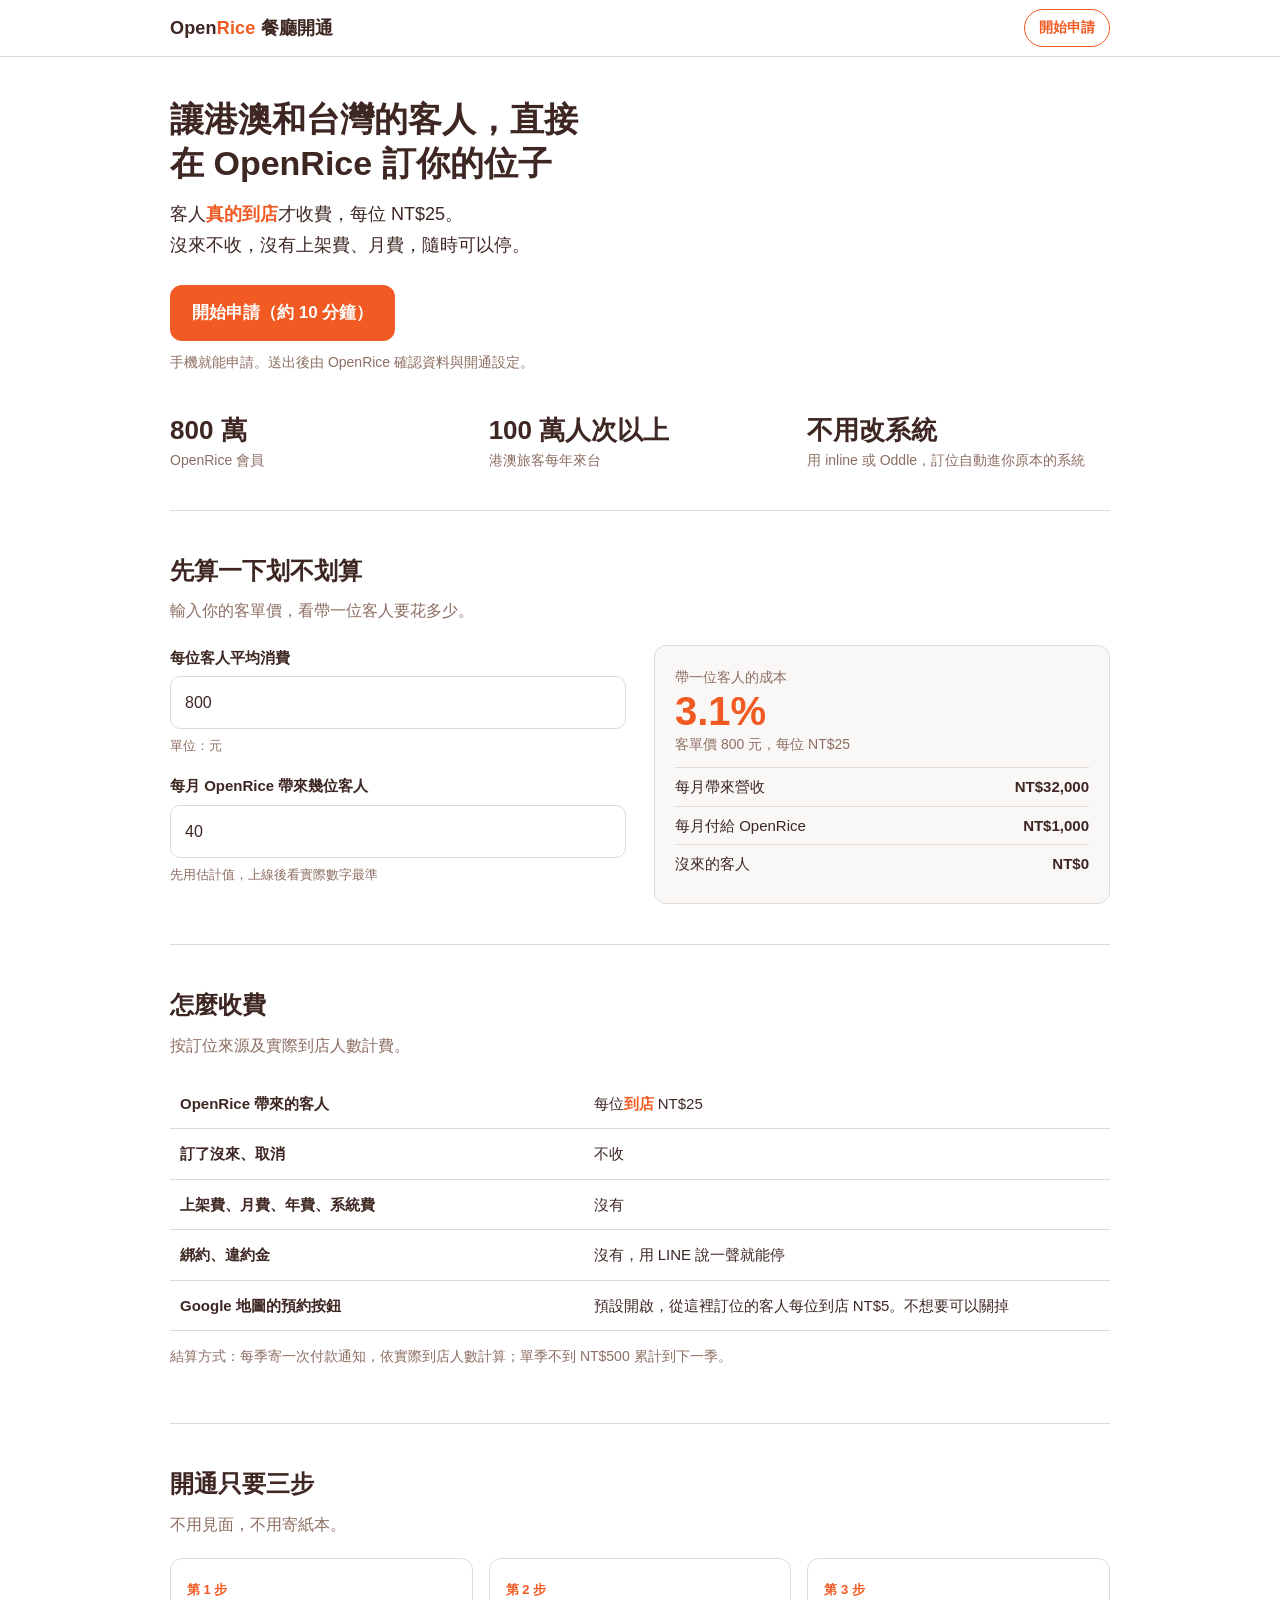
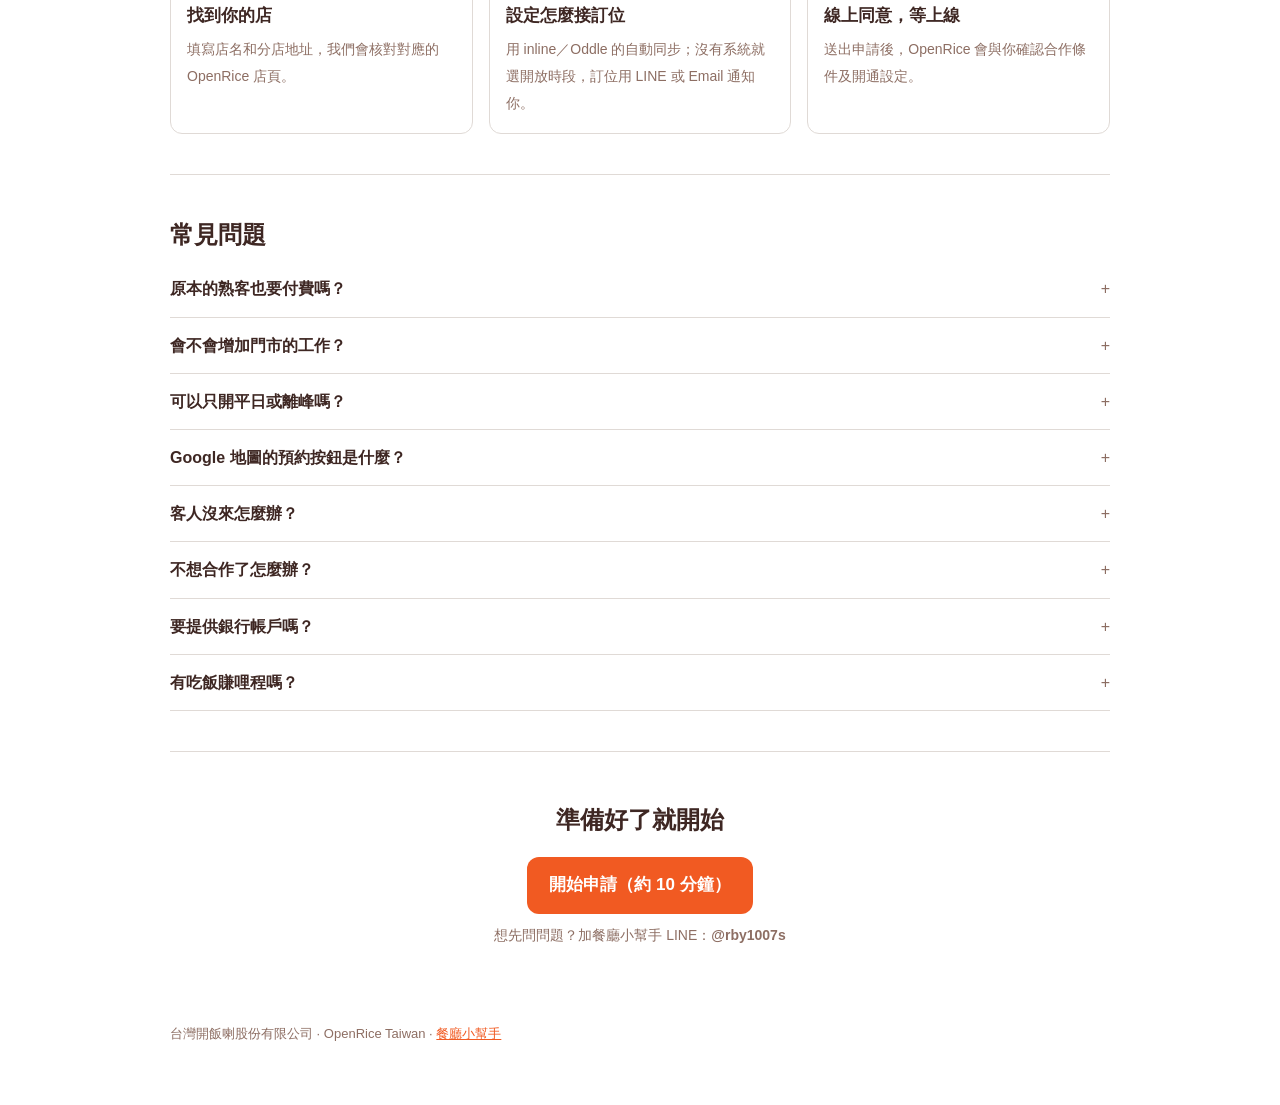
==== apply.html @ 83cadee1 "Publish six-step merchant intake form" ====
<!doctype html>
<html lang="zh-Hant">
<head>
<meta charset="utf-8">
<meta name="viewport" content="width=device-width, initial-scale=1, viewport-fit=cover">
<title>OpenRice 餐廳開通</title>
<meta name="description" content="讓港澳與台灣客人在 OpenRice 直接訂你的位子。客人到店才收費，沒有上架費、月費，隨時可以停。">
<style>
/* 版面：單欄、手機優先。說明頁讓老闆 1 分鐘看懂，申請頁一頁一件事。 */
:root{
  --bg:#FFFFFF; --soft:#FAF8F6; --fg:#3E2723; --muted:#8D6E63; --line:#E0DAD6;
  --accent:#F15A22; --accent-dark:#C9461A; --ok:#2E7D32; --warn:#B4541A;
  --font:'PingFang TC','Heiti TC','Microsoft JhengHei','Noto Sans TC',sans-serif;
  --r:12px;
}
*{box-sizing:border-box}
html,body{margin:0}
body{background:var(--bg);color:var(--fg);font-family:var(--font);font-size:16px;line-height:1.7;-webkit-font-smoothing:antialiased}
a{color:var(--accent)}
button,input,select{font:inherit;color:inherit}
button{cursor:pointer}
:focus-visible{outline:2px solid var(--accent);outline-offset:2px}
.wrap{max-width:980px;margin:0 auto;padding-left:max(20px, env(safe-area-inset-left, 0px));padding-right:max(20px, env(safe-area-inset-right, 0px))}
.narrow{max-width:560px}
.num{font-variant-numeric:tabular-nums}

/* 頂部 */
.top{border-bottom:1px solid var(--line);background:var(--bg);position:sticky;top:0;z-index:5}
.top .wrap{display:flex;align-items:center;justify-content:space-between;height:56px}
.brand{font-weight:700;font-size:18px;letter-spacing:.01em;text-decoration:none;color:var(--fg)}
.brand span{color:var(--accent)}
.top-cta{font-size:14px;font-weight:700;color:var(--accent);background:none;border:1px solid var(--accent);border-radius:999px;padding:6px 14px}
.demo{background:var(--soft);font-size:13px;color:var(--muted);padding:8px 0;border-bottom:1px solid var(--line)}

/* 說明頁 */
.hero{display:grid;grid-template-columns:1fr 260px;gap:40px;align-items:center;padding-block:40px 32px}
.hero h1{font-size:34px;line-height:1.3;margin:0 0 14px;text-wrap:balance}
.hero p.lead{font-size:18px;margin:0 0 24px}
.hero p.lead b{color:var(--accent)}
.hero video{width:100%;aspect-ratio:9/16;border-radius:var(--r);background:#2A1C19;display:block}
.vcap{font-size:13px;color:var(--muted);margin-top:6px;text-align:center}
.btn{display:inline-block;border:0;border-radius:var(--r);padding:14px 22px;font-weight:700;font-size:17px;text-decoration:none;text-align:center}
.btn.primary{background:var(--accent);color:#FFFFFF}
.btn.primary:hover{background:var(--accent-dark)}
.btn.ghost{background:var(--bg);border:1px solid var(--line);color:var(--fg)}
.btn.block{display:block;width:100%}
.btn[disabled]{opacity:.45;cursor:not-allowed}
.under{font-size:14px;color:var(--muted);margin-top:10px}
.facts{display:grid;grid-template-columns:repeat(3,1fr);gap:16px;padding-block:8px 36px;border-bottom:1px solid var(--line)}
.fact b{display:block;font-size:26px;line-height:1.2}
.fact span{font-size:14px;color:var(--muted)}
section.block{padding-block:40px;border-bottom:1px solid var(--line)}
section.block h2{font-size:24px;margin:0 0 6px;text-wrap:balance}
section.block .sub{color:var(--muted);margin:0 0 20px}

.calc{display:grid;grid-template-columns:1fr 1fr;gap:28px;align-items:start}
.field{display:flex;flex-direction:column;gap:6px;margin-bottom:16px}
.field label,.label{font-weight:700;font-size:15px}
.field .hint{font-size:13px;color:var(--muted)}
input[type=text],input[type=tel],input[type=email],input[type=number],input[type=search],select{width:100%;padding:12px 14px;border:1px solid var(--line);border-radius:10px;background:var(--bg);font-size:16px}
input:focus,select:focus{border-color:var(--accent);outline:none}
.result{background:var(--soft);border:1px solid var(--line);border-radius:var(--r);padding:20px}
.result .big{font-size:40px;font-weight:700;color:var(--accent);line-height:1.1}
.result .kv{display:flex;justify-content:space-between;gap:12px;padding-block:6px;border-top:1px solid var(--line);font-size:15px}
.result .kv:first-of-type{border-top:0}

table.price{width:100%;border-collapse:collapse;font-size:15px}
table.price th,table.price td{text-align:left;padding:12px 10px;border-bottom:1px solid var(--line);vertical-align:top}
table.price th{width:44%;font-weight:700}
table.price td b{color:var(--accent)}
.note{font-size:14px;color:var(--muted)}

.steps3{display:grid;grid-template-columns:repeat(3,1fr);gap:16px;counter-reset:s}
.steps3 div{border:1px solid var(--line);border-radius:var(--r);padding:16px}
.steps3 b{display:block;font-size:17px;margin-bottom:4px}
.steps3 span{font-size:14px;color:var(--muted)}
.steps3 i{font-style:normal;font-size:13px;font-weight:700;color:var(--accent)}

details.faq{border-bottom:1px solid var(--line)}
details.faq summary{cursor:pointer;padding:14px 0;font-weight:700;list-style:none;display:flex;justify-content:space-between;gap:12px}
details.faq summary::after{content:"+";color:var(--muted);font-weight:400}
details.faq[open] summary::after{content:"−"}
details.faq p{margin:0 0 14px;color:var(--fg)}
.final{padding-block:48px;text-align:center}
.final h2{font-size:24px;margin:0 0 16px}
footer{padding-block:28px 60px;font-size:13px;color:var(--muted)}

/* 申請頁 */
.apply{padding-block:20px 80px}
.progress{display:flex;gap:6px;margin:6px 0 4px}
.progress i{flex:1;height:4px;border-radius:2px;background:var(--line)}
.progress i.on{background:var(--accent)}
.stepno{font-size:13px;color:var(--muted);margin-bottom:18px}
.apply h2{font-size:24px;margin:0 0 6px;line-height:1.35;text-wrap:balance}
.apply .sub{color:var(--muted);margin:0 0 20px}
.results{display:flex;flex-direction:column;border:1px solid var(--line);border-radius:var(--r);overflow:hidden;margin-top:8px}
.res{display:flex;gap:12px;align-items:center;padding:10px 12px;border:0;border-top:1px solid var(--line);background:var(--bg);text-align:left;width:100%}
.res:first-child{border-top:0}
.res:hover,.res:focus-visible{background:var(--soft)}
.res img,.res .ph{width:52px;height:52px;border-radius:8px;object-fit:cover;flex:0 0 52px;background:var(--soft)}
.res .t{font-weight:700;line-height:1.35}
.res .m{font-size:13px;color:var(--muted);line-height:1.4}
.res .tag{font-size:12px;font-weight:700;color:var(--ok);white-space:nowrap;margin-left:auto}
.picked{display:flex;gap:14px;align-items:center;border:1px solid var(--line);border-radius:var(--r);padding:14px;background:var(--soft)}
.picked img{width:72px;height:72px;border-radius:10px;object-fit:cover}
.picked .t{font-weight:700;font-size:17px;line-height:1.35}
.alert{border-radius:var(--r);padding:14px 16px;margin:14px 0;font-size:15px;border:1px solid var(--line);background:var(--soft)}
.alert.ok{border-color:#C8E6C9;background:#F3FAF3}
.alert.warn{border-color:#F3D3C2;background:#FDF5F0}
.choices{display:flex;flex-direction:column;gap:10px}
.choice{display:flex;gap:12px;align-items:flex-start;border:1px solid var(--line);border-radius:var(--r);padding:14px;cursor:pointer;background:var(--bg)}
.choice input{margin-top:5px;accent-color:var(--accent);width:18px;height:18px;flex:0 0 18px}
.choice b{display:block}
.choice span{font-size:14px;color:var(--muted)}
.choice:has(input:checked){border-color:var(--accent);background:#FFF8F4}
.row2{display:grid;grid-template-columns:1fr 1fr;gap:12px}
.days{display:flex;flex-wrap:wrap;gap:8px}
.day{border:1px solid var(--line);border-radius:999px;padding:6px 14px;background:var(--bg);font-size:15px}
.day[aria-pressed="true"]{background:var(--fg);color:#FFFFFF;border-color:var(--fg)}
.meal{border:1px solid var(--line);border-radius:var(--r);padding:14px;margin-bottom:10px}
.meal .head{display:flex;align-items:center;gap:10px;font-weight:700}
.meal .head input{accent-color:var(--accent);width:18px;height:18px}
.meal .times{display:grid;grid-template-columns:1fr auto 1fr;gap:8px;align-items:center;margin-top:10px}
.switch{display:flex;justify-content:space-between;gap:16px;align-items:flex-start;border:1px solid var(--line);border-radius:var(--r);padding:16px}
.switch .txt b{display:block;font-size:17px}
.switch .txt span{font-size:14px;color:var(--muted)}
.tog{position:relative;width:52px;height:30px;flex:0 0 52px;border-radius:999px;border:0;background:var(--line);padding:0}
.tog::after{content:"";position:absolute;top:3px;left:3px;width:24px;height:24px;border-radius:50%;background:#FFFFFF;transition:left .15s}
.tog[aria-checked="true"]{background:var(--accent)}
.tog[aria-checked="true"]::after{left:25px}
.tog[disabled]{opacity:.5;cursor:not-allowed}
.terms{border:1px solid var(--line);border-radius:var(--r);padding:16px 18px;background:var(--soft);font-size:15px}
.terms ul{margin:6px 0 0;padding-left:20px}
.terms li{margin:4px 0}
.agree{display:flex;gap:10px;align-items:flex-start;margin:16px 0;font-size:15px}
.agree input{width:20px;height:20px;margin-top:3px;accent-color:var(--accent);flex:0 0 20px}
.nav{display:flex;gap:10px;margin-top:24px}
.nav .btn{flex:1}
.nav .btn.ghost{flex:0 0 auto}
.err{color:var(--warn);font-size:14px;margin-top:4px}
.saved{font-size:13px;color:var(--muted);text-align:center;margin-top:12px}
.done-mark{font-size:28px;font-weight:700;margin:12px 0 8px}
.timeline{border-left:2px solid var(--line);margin:18px 0 18px 8px;padding-left:18px}
.timeline div{position:relative;margin-bottom:16px}
.timeline div::before{content:"";position:absolute;left:-25px;top:8px;width:12px;height:12px;border-radius:50%;background:var(--line)}
.timeline div.now::before{background:var(--accent)}
.timeline b{display:block}
.timeline span{font-size:14px;color:var(--muted)}
.idbox{font-size:20px;font-weight:700;letter-spacing:.04em}

/* 內部：申請紀錄 */
.admin table{width:100%;border-collapse:collapse;font-size:14px}
.admin th,.admin td{border:1px solid var(--line);padding:8px;text-align:left;vertical-align:top}
.admin th{background:var(--soft)}
.tbl{overflow-x:auto}
.pill{display:inline-block;font-size:12px;font-weight:700;padding:2px 8px;border-radius:999px;border:1px solid currentColor;white-space:nowrap}
.pill.ops{color:var(--ok)}
.pill.bd{color:var(--accent)}
.pill.low{color:var(--muted)}
.stats4{display:grid;grid-template-columns:repeat(4,1fr);gap:10px;margin:12px 0 20px}
.stats4 div{border:1px solid var(--line);border-radius:10px;padding:10px;text-align:center}
.stats4 b{display:block;font-size:22px}
.stats4 span{font-size:13px;color:var(--muted)}

@media (max-width:760px){
  .hero{grid-template-columns:1fr;gap:24px;padding-block:28px 24px}
  .hero h1{font-size:27px}
  .hero .vid{max-width:240px;margin:0 auto}
  .facts{grid-template-columns:1fr;gap:10px}
  .fact b{font-size:22px;display:inline;margin-right:8px}
  .calc{grid-template-columns:1fr;gap:8px}
  .steps3{grid-template-columns:1fr}
  .row2{grid-template-columns:1fr}
  .stats4{grid-template-columns:repeat(2,1fr)}
  table.price th{width:46%}
}
@media (prefers-reduced-motion:reduce){.tog::after{transition:none}}

.review-grid{display:grid;grid-template-columns:repeat(2,minmax(0,1fr));gap:12px;margin:16px 0;padding:16px;border:1px solid var(--line);border-radius:12px}
.review-grid label{display:block}.review-grid input:not([type=checkbox]),.review-grid textarea{width:100%}
.review-checks,.review-note{grid-column:1/-1}.review-checks label{margin:8px 0}.review-memo{white-space:pre-wrap}.terms textarea{display:block;width:100%;margin:8px 0 12px;resize:vertical}
@media(max-width:600px){.review-grid{grid-template-columns:1fr}}
</style>
</head>
<body>
<header class="top"><div class="wrap">
  <a class="brand" href="#home" data-go="home">Open<span>Rice</span> 餐廳開通</a>
  <button class="top-cta" type="button" data-go="apply">開始申請</button>
</div></header>

<main id="view"></main>

<script>
(function(){
'use strict';
var DATA_URL='data/restaurants.json';
var PHOTO='https://cdn-tw.orstatic.com/userphoto/photo/';
var LINE_ID='@rby1007s';
var KEY_DRAFT='or-public-open-draft-v1', KEY_APPS='or-open-apps-v1', KEY_EV='or-open-ev-v1';
var view=document.getElementById('view');
var REST=null, loading=null;

function esc(s){return String(s==null?'':s).replace(/[&<>"']/g,function(c){return {'&':'&amp;','<':'&lt;','>':'&gt;','"':'&quot;',"'":'&#39;'}[c];});}
function get(k,d){try{var v=JSON.parse(localStorage.getItem(k));return v==null?d:v;}catch(e){return d;}}
function put(k,v){try{localStorage.setItem(k,JSON.stringify(v));}catch(e){}}
function ev(name){var e=get(KEY_EV,{});e[name]=(e[name]||0)+1;put(KEY_EV,e);}
function fmt(n){return Math.round(n).toLocaleString('zh-TW');}

/* ---------- 說明頁 ---------- */
function home(){
  return ''+
  '<div class="wrap">'+
  '<div class="hero"><div>'+
    '<h1>讓港澳和台灣的客人，直接在 OpenRice 訂你的位子</h1>'+
    '<p class="lead">客人<b>真的到店</b>才收費，每位 NT$25。<br>沒來不收，沒有上架費、月費，隨時可以停。</p>'+
    '<button class="btn primary" type="button" data-go="apply">開始申請（約 10 分鐘）</button>'+
    '<div class="under">手機就能申請。送出後由 OpenRice 確認資料與開通設定。</div>'+
  '</div></div>'+
  '<div class="facts">'+
    '<div class="fact"><b>800 萬</b><span>OpenRice 會員</span></div>'+
    '<div class="fact"><b>100 萬人次以上</b><span>港澳旅客每年來台</span></div>'+
    '<div class="fact"><b>不用改系統</b><span>用 inline 或 Oddle，訂位自動進你原本的系統</span></div>'+
  '</div>'+

  '<section class="block"><h2>先算一下划不划算</h2><p class="sub">輸入你的客單價，看帶一位客人要花多少。</p>'+
  '<div class="calc"><div>'+
    '<div class="field"><label for="c-avg">每位客人平均消費</label><input id="c-avg" type="number" inputmode="numeric" min="100" step="50" value="800"><span class="hint">單位：元</span></div>'+
    '<div class="field"><label for="c-n">每月 OpenRice 帶來幾位客人</label><input id="c-n" type="number" inputmode="numeric" min="1" step="5" value="40"><span class="hint">先用估計值，上線後看實際數字最準</span></div>'+
  '</div><div class="result" id="c-out"></div></div></section>'+

  '<section class="block"><h2>怎麼收費</h2><p class="sub">按訂位來源及實際到店人數計費。</p>'+
  '<table class="price">'+
    '<tr><th>OpenRice 帶來的客人</th><td>每位<b>到店</b> NT$25</td></tr>'+
    '<tr><th>訂了沒來、取消</th><td>不收</td></tr>'+
    '<tr><th>上架費、月費、年費、系統費</th><td>沒有</td></tr>'+
    '<tr><th>綁約、違約金</th><td>沒有，用 LINE 說一聲就能停</td></tr>'+
    '<tr><th>Google 地圖的預約按鈕</th><td>預設開啟，從這裡訂位的客人每位到店 NT$5。不想要可以關掉</td></tr>'+
  '</table>'+
  '<p class="note">結算方式：每季寄一次付款通知，依實際到店人數計算；單季不到 NT$500 累計到下一季。</p></section>'+

  '<section class="block"><h2>開通只要三步</h2><p class="sub">不用見面，不用寄紙本。</p>'+
  '<div class="steps3">'+
    '<div><i>第 1 步</i><b>找到你的店</b><span>填寫店名和分店地址，我們會核對對應的 OpenRice 店頁。</span></div>'+
    '<div><i>第 2 步</i><b>設定怎麼接訂位</b><span>用 inline／Oddle 的自動同步；沒有系統就選開放時段，訂位用 LINE 或 Email 通知你。</span></div>'+
    '<div><i>第 3 步</i><b>線上同意，等上線</b><span>送出申請後，OpenRice 會與你確認合作條件及開通設定。</span></div>'+
  '</div></section>'+

  '<section class="block"><h2>常見問題</h2>'+
  faq('原本的熟客也要付費嗎？','不用。只有透過 OpenRice 網站、App，或 Google 地圖預約按鈕訂位的客人才算。打電話、直接走進來、用你自己訂位系統訂的客人都不算。')+
  faq('會不會增加門市的工作？','用 inline 或 Oddle 的店，訂位會自動進原本的系統，門市作業不變。沒有系統的店，訂位會用 LINE 或 Email 通知，只要在訂位時間準備好位子。')+
  faq('可以只開平日或離峰嗎？','可以。開放哪幾天、哪些時段、每段幾組，都由你決定，隨時可以改。用空位補離峰正是最划算的用法。')+
  faq('Google 地圖的預約按鈕是什麼？','開通後，你在 Google 地圖的店家資訊可能出現「預約」按鈕，客人從那裡訂位也會進來。這部分每位到店 NT$5，預設開啟。不想要的話，申請時或之後都可以關掉。')+
  faq('客人沒來怎麼辦？','沒來不收費。請在用餐日後 48 小時內把訂位狀態改成「未到」，超過 48 小時沒更新會視為已到店。')+
  faq('不想合作了怎麼辦？','用 LINE 或書面通知我們就好，3 個工作天內停止接新訂位，沒有違約金。已經到店的客人照實際人數結算。')+
  faq('要提供銀行帳戶嗎？','申請時不用。等你接到第一筆訂位，我們再請你補發票與帳務資料。')+
  faq('有吃飯賺哩程嗎？','有。客人在店裡消費可以累積 Asia Miles，這是另外的選項，開通後再跟我們說就好，跟 Google 預約按鈕開不開沒有關係。')+
  '</section>'+

  '<div class="final"><h2>準備好了就開始</h2><button class="btn primary" type="button" data-go="apply">開始申請（約 10 分鐘）</button>'+
  '<div class="under">想先問問題？加餐廳小幫手 LINE：<b>'+LINE_ID+'</b></div></div>'+
  '<footer>台灣開飯喇股份有限公司 · OpenRice Taiwan · <a href="https://line.me/R/ti/p/@rby1007s">餐廳小幫手</a></footer>'+
  '</div>';
}
function faq(q,a){return '<details class="faq"><summary>'+esc(q)+'</summary><p>'+esc(a)+'</p></details>';}
function calc(){
  var a=+document.getElementById('c-avg').value||0, n=+document.getElementById('c-n').value||0, out=document.getElementById('c-out');
  if(!out)return;
  var fee=n*25, rev=n*a, pct=rev?fee/rev*100:0;
  out.innerHTML='<div class="note">帶一位客人的成本</div><div class="big num">'+(a?(25/a*100).toFixed(1):'0')+'%</div>'+
    '<div class="note" style="margin-bottom:10px">客單價 '+fmt(a)+' 元，每位 NT$25</div>'+
    '<div class="kv"><span>每月帶來營收</span><b class="num">NT$'+fmt(rev)+'</b></div>'+
    '<div class="kv"><span>每月付給 OpenRice</span><b class="num">NT$'+fmt(fee)+'</b></div>'+
    '<div class="kv"><span>沒來的客人</span><b>NT$0</b></div>';
}

/* ---------- 申請流程 ---------- */
var STEPS=['店','系統','時段','Google','聯絡人','同意'];
var D=get(KEY_DRAFT,null)||fresh();
function fresh(){return {step:0,store:null,manual:{name:'',addr:''},system:'',otherSystem:'',notify:{line:'',email:''},days:[1,2,3,4,5,6,0],lunch:{on:true,s:'11:30',e:'14:00'},dinner:{on:true,s:'17:30',e:'20:30'},groups:2,maxParty:8,google:true,photos:[],contact:{name:'',role:'負責人',phone:'',email:'',line:''},agree:false};}
function save(){put(KEY_DRAFT,D);}
function integrated(){return D.system==='inline'||D.system==='oddle';}
function noPhoto(){return D.store&&!D.store.photo&&!(D.store.photos>0);}
function priceMax(label){if(!label)return 0;var m=String(label).match(/(\d+)\s*$/);if(/以下/.test(label)){var k=String(label).match(/(\d+)/);return k?+k[1]:0;}return m?+m[1]:0;}
function route(){
  if(D.manual)return {k:'ops',t:'人工確認店頁',d:'找不到店頁，營運先確認或建立店頁'};
  if(D.store&&D.store.chain>=3)return {k:'bd',t:'連鎖：轉業務',d:'同名店有 '+D.store.chain+' 家，轉 Jason 談連鎖方案'};
  var pm=priceMax(D.store&&D.store.price);
  var low=pm>0&&pm<=300;
  if(integrated())return {k:low?'low':'ops',t:(low?'低優先・':'')+'串接店：營運審核',d:'目標 1 個工作天上線'};
  return {k:low?'low':'ops',t:(low?'低優先・':'')+'單店：營運審核',d:'目標 2 個工作天上線'};
}

function progress(){var h='<div class="progress" aria-hidden="true">';for(var i=0;i<STEPS.length;i++)h+='<i class="'+(i<=D.step?'on':'')+'"></i>';return h+'</div><div class="stepno">第 '+(D.step+1)+' 步，共 '+STEPS.length+' 步</div>';}
function nav(nextLabel,ok){
  return '<div class="nav">'+(D.step>0?'<button class="btn ghost" type="button" data-act="back">上一步</button>':'')+
    '<button class="btn primary" type="button" data-act="next"'+(ok?'':' disabled')+'>'+(nextLabel||'下一步')+'</button></div>'+
    '<div class="saved">填到一半可以離開，下次打開會從這裡繼續。</div>';
}
function stepStore(){
  const store=D.manual;
  return '<h2>要為哪家餐廳申請？</h2><p class="sub">請填寫完整店名與地址，OpenRice 會確認正確店頁。</p>'+
    '<div class="field"><label for="m-name">餐廳名稱及分店</label><input id="m-name" maxlength="120" value="'+esc(store.name)+'" autocomplete="organization"></div>'+
    '<div class="field"><label for="m-addr">完整分店地址</label><input id="m-addr" maxlength="200" value="'+esc(store.addr)+'" autocomplete="street-address"></div>'+
    nav('下一步',store.name.trim()&&store.addr.trim());
}
function stepSystem(){
  var opt=function(v,t,s){return '<label class="choice"><input type="radio" name="sys" value="'+v+'"'+(D.system===v?' checked':'')+'><div><b>'+t+'</b><span>'+s+'</span></div></label>';};
  var h='<h2>你現在怎麼接訂位？</h2><p class="sub">我們會把 OpenRice 的訂位送到你習慣的地方。</p><div class="choices">'+
    opt('inline','用 inline','訂位自動進 inline，門市作業不變，也不用另外設定時段')+
    opt('oddle','用 Oddle','訂位自動進 Oddle，門市作業不變，也不用另外設定時段')+
    opt('other','用其他訂位系統','我們會確認能不能串接；不能串接就改用 LINE 或 Email 通知')+
    opt('none','沒有訂位系統','電話、留言或表單接訂位的店，訂位會用 LINE 或 Email 通知你')+
  '</div>';
  if(D.system==='other')h+='<div class="field" style="margin-top:14px"><label for="o-sys">系統名稱</label><input id="o-sys" type="text" value="'+esc(D.otherSystem)+'"></div>';
  if(D.system==='other'||D.system==='none'){
    h+='<div class="label" style="margin-top:16px">訂位通知要送到哪裡？至少填一個</div>'+
       '<div class="field" style="margin-top:8px"><label for="n-line">LINE ID</label><input id="n-line" type="text" value="'+esc(D.notify.line)+'" autocomplete="off"></div>'+
       '<div class="field"><label for="n-email">Email</label><input id="n-email" type="email" value="'+esc(D.notify.email)+'" autocomplete="email"></div>';
  }
  var ok=D.system&&(integrated()||(D.notify.line.trim()||validEmail(D.notify.email)))&&(D.system!=='other'||D.otherSystem.trim());
  return h+nav('下一步',!!ok);
}
function stepSlots(){
  if(integrated()){
    return '<h2>開放時段會從 '+(D.system==='inline'?'inline':'Oddle')+' 同步</h2><p class="sub">你在系統裡開放的時段和人數上限，OpenRice 會直接沿用。之後想調整，在原本的系統改就好。</p>'+
      '<div class="alert ok">這一步不用填。</div>'+nav('下一步',true);
  }
  var names=['日','一','二','三','四','五','六'], order=[1,2,3,4,5,6,0];
  var h='<h2>開放哪些時段給 OpenRice 的客人？</h2><p class="sub">先用常見設定，上線後隨時可以改。只想補平日或離峰的空位也可以。</p>'+
    '<div class="label">哪幾天</div><div class="days" role="group" aria-label="開放的星期" style="margin:8px 0 18px">'+
    order.map(function(d){return '<button type="button" class="day" data-day="'+d+'" aria-pressed="'+(D.days.indexOf(d)>=0)+'">週'+names[d]+'</button>';}).join('')+'</div>'+
    meal('lunch','午餐')+meal('dinner','晚餐')+
    '<div class="row2" style="margin-top:8px">'+
      '<div class="field"><label for="g-n">每 30 分鐘最多接幾組</label><select id="g-n">'+[1,2,3,4,5,6].map(function(n){return '<option'+(D.groups===n?' selected':'')+'>'+n+'</option>';}).join('')+'</select></div>'+
      '<div class="field"><label for="g-p">一組最多幾位</label><select id="g-p">'+[2,4,6,8,10,12,15,20].map(function(n){return '<option'+(D.maxParty===n?' selected':'')+'>'+n+'</option>';}).join('')+'</select></div>'+
    '</div>';
  var ok=D.days.length&&(D.lunch.on||D.dinner.on);
  if(!ok)h+='<div class="err">至少選一天，並開放午餐或晚餐其中一個。</div>';
  return h+nav('下一步',!!ok);
}
function meal(k,t){
  var m=D[k], opts=function(sel){var o='';for(var h=10;h<=22;h++)['00','30'].forEach(function(mm){var v=(h<10?'0':'')+h+':'+mm;o+='<option'+(v===sel?' selected':'')+'>'+v+'</option>';});return o;};
  return '<div class="meal"><label class="head"><input type="checkbox" data-meal="'+k+'"'+(m.on?' checked':'')+'>'+t+'</label>'+
    (m.on?'<div class="times"><select data-mt="'+k+'-s" aria-label="'+t+'開始">'+opts(m.s)+'</select><span class="note">到</span><select data-mt="'+k+'-e" aria-label="'+t+'最後入座">'+opts(m.e)+'</select></div><div class="note" style="margin-top:6px">後面的時間是最後一組入座時間</div>':'')+'</div>';
}
function stepGoogle(){
  var h='<h2>讓在 Google 地圖找到你的客人直接訂位</h2>'+
    '<p class="sub">開啟後，你的店家資訊可能顯示「預約」按鈕。客人查地址、看評論時，就多一個可以直接訂位的入口。</p>'+
    '<div class="switch"><div class="txt"><b>Google 地圖預約</b><span>從這個入口訂位的客人，每位到店 NT$5。沒到店不收費。</span></div>'+
    '<button type="button" class="tog" role="switch" aria-label="Google 地圖預約" aria-checked="'+(D.google?'true':'false')+'" data-act="google"></button></div>';
  if(!D.google)h+='<div class="alert warn" role="status"><b>關閉後，客人會少一個可以直接訂位的入口。</b><br>店家資訊仍可在 Google 地圖搜尋。你可以維持關閉，直接點「下一步」。</div>';
  if(integrated())h+='<div class="alert">已記錄你的選擇：<b>'+(D.google?'希望開啟':'希望關閉')+'</b>。你使用 '+(D.system==='inline'?'inline':'Oddle')+'，我們會在開通前與你確認，避免影響 OpenRice 訂位。</div>';
  return h+nav('下一步',true);
}
function stepContact(){
  var c=D.contact;
  var h='<h2>誰是聯絡人？</h2><p class="sub">開通進度和上線通知會傳給這個人。</p>'+
    '<div class="field"><label for="ct-name">姓名</label><input id="ct-name" type="text" value="'+esc(c.name)+'" autocomplete="name"></div>'+
    '<div class="field"><label for="ct-role">你的身分</label><select id="ct-role">'+['負責人','店長','行銷或管理人員'].map(function(r){return '<option'+(c.role===r?' selected':'')+'>'+r+'</option>';}).join('')+'</select><span class="hint">送出合約的人要能代表餐廳同意合作條件</span></div>'+
    '<div class="field"><label for="ct-phone">手機</label><input id="ct-phone" type="tel" inputmode="tel" value="'+esc(c.phone)+'" placeholder="0912345678" autocomplete="tel"><span class="hint">審核時如需確認資料，我們會用這支手機聯絡你</span></div>'+
    '<div class="field"><label for="ct-email">Email</label><input id="ct-email" type="email" value="'+esc(c.email)+'" autocomplete="email"><span class="hint">審核時如需確認資料，我們也可透過 Email 聯絡你</span></div>'+
    '<div class="field"><label for="ct-line">LINE ID（選填）</label><input id="ct-line" type="text" value="'+esc(c.line)+'" autocomplete="off"></div>'+
    '<div class="alert">收款帳戶和發票資料現在不用填。等你接到第一筆訂位，我們再請你補。</div>';
  var errs=[];
  if(c.phone&&!validPhone(c.phone))errs.push('手機格式看起來不對，請輸入 09 開頭的 10 碼數字。');
  if(c.email&&!validEmail(c.email))errs.push('Email 格式看起來不對。');
  if(errs.length)h+='<div class="err">'+errs.join('<br>')+'</div>';
  var ok=c.name.trim()&&validPhone(c.phone)&&validEmail(c.email);
  return h+nav('下一步',!!ok);
}
function stepAgree(){
  return '<h2>確認並送出開通申請</h2>'+
    '<p class="sub">OpenRice 會核對店家資料及接單設定，再與你確認合作條件。送件後請保留申請編號。</p>'+
    '<div class="terms"><b>'+esc(D.manual.name)+'</b><p>'+esc(D.manual.addr)+'</p><p>聯絡手機 '+esc(D.contact.phone)+'<br>聯絡 Email '+esc(D.contact.email)+'</p></div>'+
    '<div class="field"><label for="memo">備註（選填）</label><input id="memo" maxlength="200" value="'+esc(D.memo||'')+'" placeholder="例如：預計開通的分店數或希望聯絡的時間"></div>'+
    '<label class="agree"><input type="checkbox" id="agree" required'+(D.agree?' checked':'')+'><span>我有權代表餐廳提出開通申請，並同意 OpenRice 使用本表資料處理申請及聯絡我。送出後由 OpenRice 確認合作條件。</span></label>'+
    nav('送出開通申請',D.agree);
}
function validPhone(p){return /^09\d{8}$/.test(String(p).replace(/[\s-]/g,''));}
function validEmail(e){return /^[^\s@]+@[^\s@]+\.[^\s@]+$/.test(String(e).trim());}

function apply(){
  var body=[stepStore,stepSystem,stepSlots,stepGoogle,stepContact,stepAgree][D.step]();
  return '<div class="wrap narrow apply">'+progress()+body+'</div>';
}
function done(app){
  var r=app.route;
  var t1=r.k==='bd'?'專人聯絡你':'營運確認資料';
  var t1d=r.k==='bd'?'由專人確認合作方式與開通分店':'有問題會用 LINE 或電話找你';
  return '<div class="wrap narrow apply"><div class="done-mark">申請送出了</div>'+
    '<p>申請編號 <span class="idbox num">'+esc(app.id)+'</span></p><p class="sub">申請聯絡 Email 為 '+esc(app.contact.email)+'。請保留申請編號，方便後續查詢。</p>'+
    '<div class="timeline">'+
      '<div class="now"><b>已送出</b><span>'+esc(app.storeName)+'</span></div>'+
      '<div><b>'+t1+'</b><span>'+t1d+'。如需補資料，我們會一次列出需要確認的項目。</span></div>'+
      '<div><b>上線</b><span>確認店頁可訂、門市能收到通知後，我們會把可分享的訂位連結與接單方式提供給你</span></div>'+
      '<div><b>第一筆訂位</b><span>接到後，我們再請你補發票與帳務資料</span></div>'+
    '</div>'+
    '<div class="alert"><b>加餐廳小幫手 LINE，上線通知和問題都在這裡</b><br>LINE ID：<b>'+LINE_ID+'</b><br><a href="https://line.me/R/ti/p/'+LINE_ID+'" target="_blank" rel="noopener">用 LINE 加好友</a></div>'+
    '<div class="nav"><button class="btn ghost" type="button" data-go="home">回到首頁</button></div></div>';
}
var endpoint='https://agxpbjgatcxjlwdkrqev.supabase.co';
/* ---------- 路由與事件 ---------- */
var R='home', lastDone=null;
function routeFrom(){var h=(location.hash||'').slice(1);return ['apply','done'].indexOf(h)>=0?h:'home';}
function render(){
  if(R==='done'&&!lastDone)R='home';
  view.innerHTML=R==='apply'?apply():R==='done'?done(lastDone):home();
  if(R==='home'){['c-avg','c-n'].forEach(function(id){document.getElementById(id).addEventListener('input',calc);});calc();}
}
function go(r){R=r;try{if(location.hash.slice(1)!==r)history.replaceState(null,'','#'+r);}catch(e){}if(r==='apply'){ev('start');ev('step-'+D.step);}render();window.scrollTo(0,0);}
function rerender(focusId){var y=window.scrollY;render();window.scrollTo(0,y);if(focusId){var el=document.getElementById(focusId);if(el){el.focus();if(el.setSelectionRange&&el.type!=='email'&&el.type!=='number'){var l=el.value.length;try{el.setSelectionRange(l,l);}catch(e){}}}}}

document.addEventListener('click',function(e){
  var g=e.target.closest('[data-go]');
  if(g){e.preventDefault();go(g.getAttribute('data-go'));return;}
  var el=e.target.closest('[data-act]');if(!el)return;
  var a=el.getAttribute('data-act');
  if(a==='next'){if(el.disabled)return;
    if(D.step===STEPS.length-1){submit();return;}
    D.step++;save();ev('step-'+D.step);render();window.scrollTo(0,0);return;}
  if(a==='back'){D.step=Math.max(0,D.step-1);save();render();window.scrollTo(0,0);return;}
  if(a==='google'){if(el.disabled)return;D.google=!D.google;save();rerender();return;}
  var day=e.target.closest('[data-day]');
  if(day){var d=+day.getAttribute('data-day'),i=D.days.indexOf(d);if(i>=0)D.days.splice(i,1);else D.days.push(d);save();rerender();return;}
});
document.addEventListener('click',function(e){
  var day=e.target.closest('[data-day]');
  if(day&&!e.target.closest('[data-act]')){var d=+day.getAttribute('data-day'),i=D.days.indexOf(d);if(i>=0)D.days.splice(i,1);else D.days.push(d);save();rerender();}
});
document.addEventListener('input',function(e){
  var t=e.target,id=t.id;
  if(id==='m-name'){D.manual.name=t.value;save();refreshNext(D.manual.name.trim()&&D.manual.addr.trim());return;}
  if(id==='m-addr'){D.manual.addr=t.value;save();refreshNext(D.manual.name.trim()&&D.manual.addr.trim());return;}
  if(id==='o-sys'){D.otherSystem=t.value;save();refreshNext(D.otherSystem.trim()&&(D.notify.line.trim()||validEmail(D.notify.email)));return;}
  if(id==='n-line'){D.notify.line=t.value;save();refreshNext((D.system!=='other'||D.otherSystem.trim())&&(D.notify.line.trim()||validEmail(D.notify.email)));return;}
  if(id==='n-email'){D.notify.email=t.value;save();refreshNext((D.system!=='other'||D.otherSystem.trim())&&(D.notify.line.trim()||validEmail(D.notify.email)));return;}
  if(id&&id.indexOf('ct-')===0&&id!=='ct-role'){D.contact[id.slice(3)]=t.value;save();refreshNext(D.contact.name.trim()&&validPhone(D.contact.phone)&&validEmail(D.contact.email));return;}
  if(id==='memo'){D.memo=t.value;save();return;}
});
document.addEventListener('change',function(e){
  var t=e.target;
  if(t.name==='sys'){D.system=t.value;save();rerender();return;}
  if(t.id==='ct-role'){D.contact.role=t.value;save();return;}
  if(t.id==='g-n'){D.groups=+t.value;save();return;}
  if(t.id==='g-p'){D.maxParty=+t.value;save();return;}
  if(t.dataset&&t.dataset.meal){D[t.dataset.meal].on=t.checked;save();rerender();return;}
  if(t.dataset&&t.dataset.mt){var p=t.dataset.mt.split('-');D[p[0]][p[1]]=t.value;save();return;}
  if(t.id==='agree'){D.agree=t.checked;save();refreshNext(D.agree);return;}
  if(t.id==='ct-phone'||t.id==='ct-email'){rerender();return;}
});
function refreshNext(ok){var b=document.querySelector('[data-act="next"]');if(b)b.disabled=!ok;}

function applicationMemo(){
  const source=new URLSearchParams(location.search).get('source');
  const sources={line:'餐廳小幫手 LINE',bd:'業務轉介',campaign:'招商素材'};
  return [
    Object.hasOwn(sources,source)?'申請來源：'+sources[source]:'',
    D.memo
  ].filter(Boolean).join('\n');
}
async function submit(){
  if(submitting)return;
  const button=document.querySelector('[data-act="next"]');
  const status=document.createElement("p");status.setAttribute("role","status");button.parentNode.before(status);
  submitting=true;button.disabled=true;status.textContent="送出中…";
  try {
  var r=route(), now=new Date();
  var names=['日','一','二','三','四','五','六'];
  var slots=integrated()?'從系統同步':(D.days.slice().sort(function(a,b){return ((a+6)%7)-((b+6)%7);}).map(function(d){return '週'+names[d];}).join('')+'；'+(D.lunch.on?'午 '+D.lunch.s+'–'+D.lunch.e+'；':'')+(D.dinner.on?'晚 '+D.dinner.s+'–'+D.dinner.e+'；':'')+'每 30 分鐘 '+D.groups+' 組、每組最多 '+D.maxParty+' 位');
  var sysLabel={inline:'inline',oddle:'Oddle',other:'其他：'+D.otherSystem,none:'沒有系統'}[D.system];
  var app={id:'OR'+String(now.getFullYear()).slice(2)+('0'+(now.getMonth()+1)).slice(-2)+('0'+now.getDate()).slice(-2)+'-'+String(Math.floor(Math.random()*9000)+1000),
    at:now.toLocaleString('zh-TW',{hour12:false}),
    storeName:D.store?D.store.name:D.manual.name,
    storeMeta:D.store?(D.store.district+'　店頁 '+D.store.id+(D.store.chain>=3?'　同名 '+D.store.chain+' 家':'')):'手動：'+D.manual.addr,
    system:D.system, systemLabel:sysLabel+(D.system==='other'||D.system==='none'?'；通知 '+[D.notify.line&&('LINE '+D.notify.line),D.notify.email].filter(Boolean).join('、'):''),
    googleLabel:integrated()?'開通時確認':(D.google?'開啟':'關閉'),
    contact:D.contact, slots:slots, memo:(D.memo||'')+(D.photos.length?'（上傳照片 '+D.photos.length+' 張）':''), route:r};
  const response=await fetch(endpoint+'/functions/v1/merchant-intake',{
    method:'POST',headers:{'Content-Type':'application/json'},signal:AbortSignal.timeout(20000),
    body:JSON.stringify({manual:D.manual,booking_system:D.system,other_system:D.otherSystem,
    notify:D.notify,days:D.days,lunch:D.lunch,dinner:D.dinner,groups:D.groups,max_party:D.maxParty,
    google:D.google,contact:D.contact,agree:D.agree,memo:applicationMemo()})
  });
  const result=await response.json();
  if(!response.ok||!result.app_no)throw new Error(result.error||'系統暫時無法送出');
  if(result.duplicate)throw new Error('這間餐廳已申請，原編號 '+result.app_no+'。請聯絡餐廳小幫手。');
  app.id=result.app_no;
  app.route=result.route;
  ev('submit');
  lastDone=app;D=fresh();save();
  R='done';try{history.replaceState(null,'','#done');}catch(e){}render();window.scrollTo(0,0);
  }catch(error){status.textContent=error.message||'暫時無法送出，請稍後再試';}
  finally{submitting=false;button.disabled=false;}
}
var submitting=false;

window.addEventListener('hashchange',function(){var r=routeFrom();if(r!==R){R=r;render();window.scrollTo(0,0);}});
ev('visit');
R=routeFrom();if(R==='apply'){ev('start');}
render();
})();
</script>
</body>
</html>
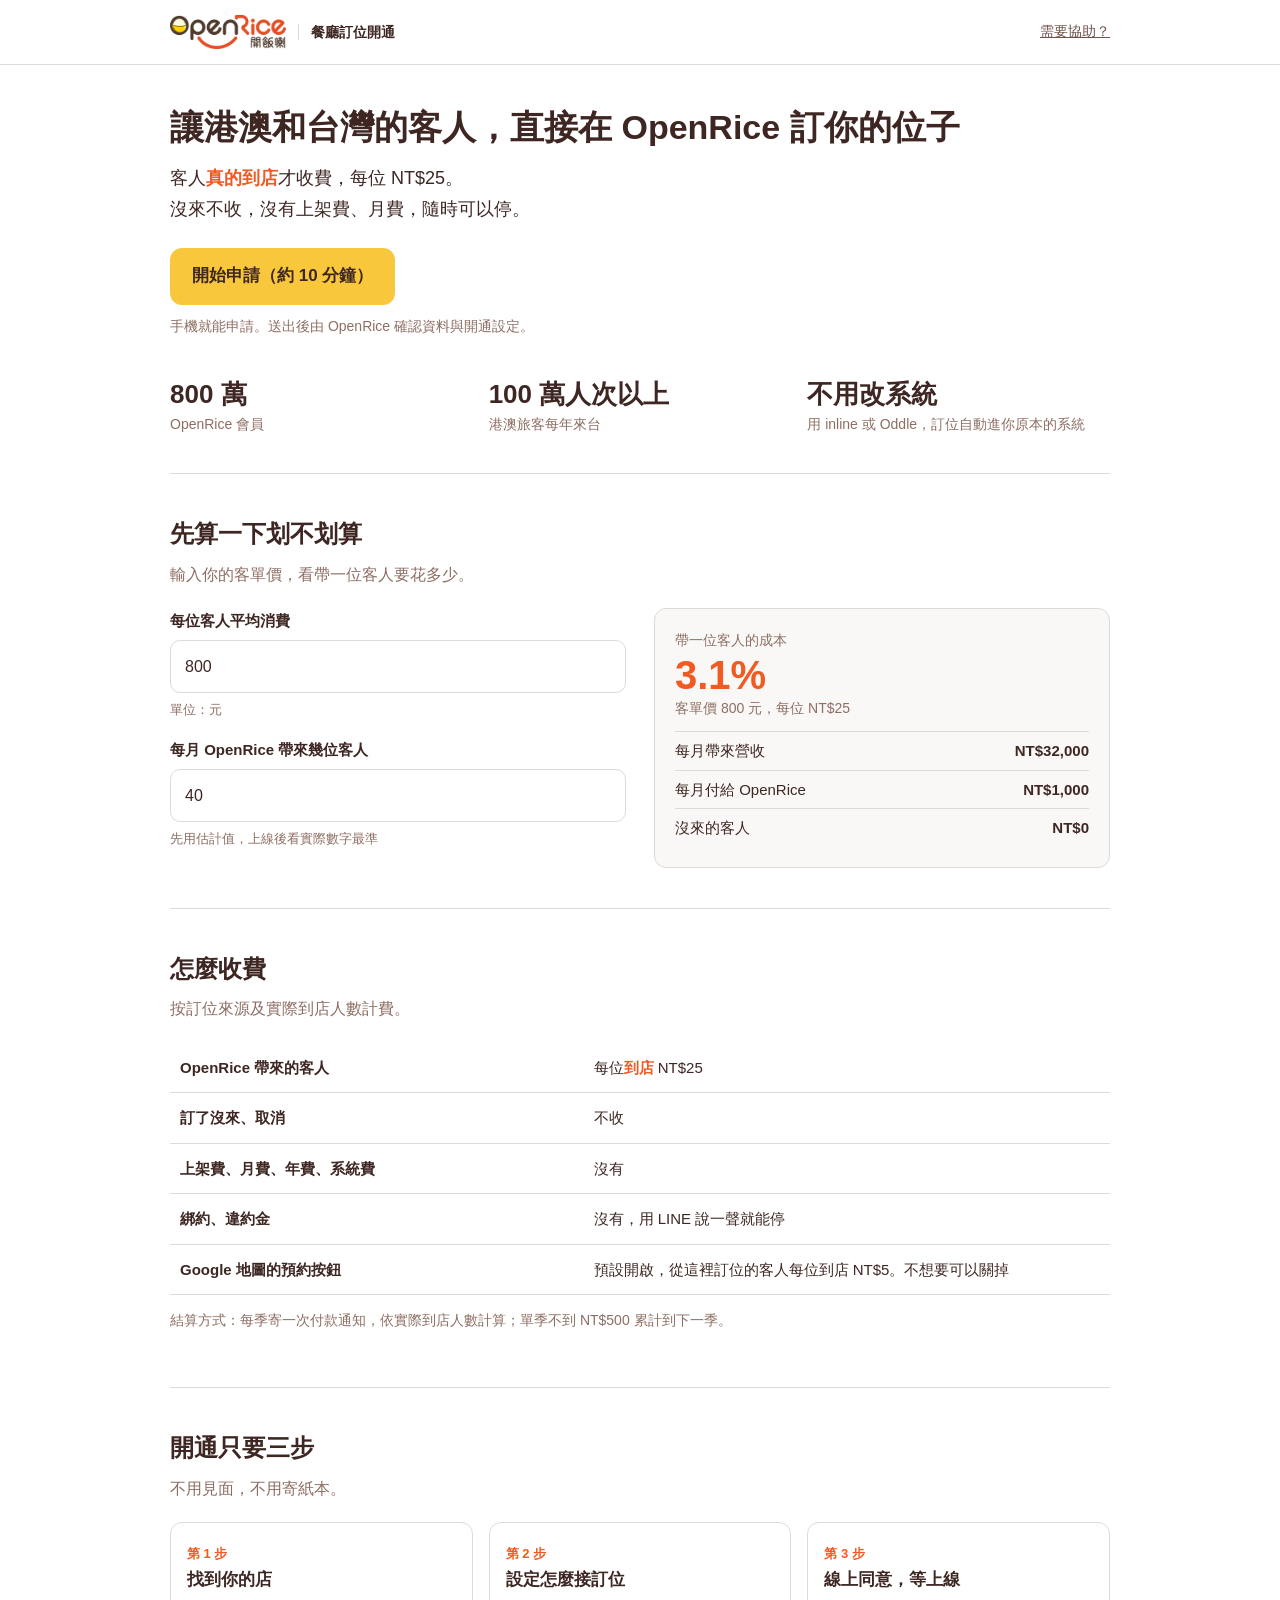
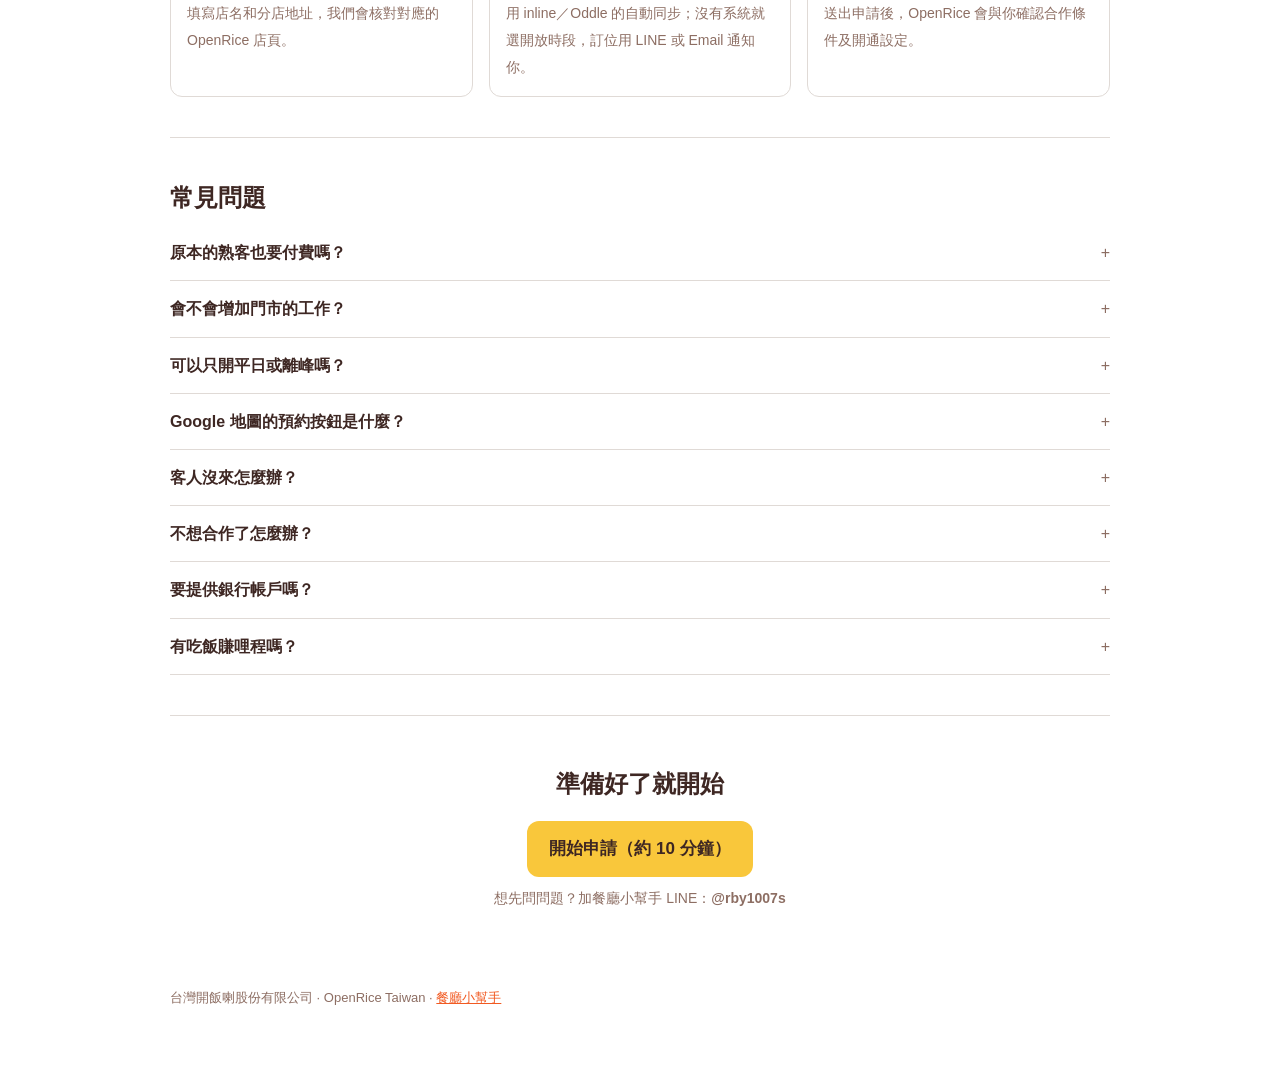
==== commit c8054c54: "Apply OpenRice branding to public onboarding" ====
--- a/apply.html
+++ b/apply.html
@@ -26,22 +26,22 @@
 
 /* 頂部 */
 .top{border-bottom:1px solid var(--line);background:var(--bg);position:sticky;top:0;z-index:5}
-.top .wrap{display:flex;align-items:center;justify-content:space-between;height:56px}
+.top .wrap{display:flex;align-items:center;justify-content:space-between;gap:12px;min-height:64px}
 .brand{font-weight:700;font-size:18px;letter-spacing:.01em;text-decoration:none;color:var(--fg)}
 .brand span{color:var(--accent)}
 .top-cta{font-size:14px;font-weight:700;color:var(--accent);background:none;border:1px solid var(--accent);border-radius:999px;padding:6px 14px}
 .demo{background:var(--soft);font-size:13px;color:var(--muted);padding:8px 0;border-bottom:1px solid var(--line)}
 
 /* 說明頁 */
-.hero{display:grid;grid-template-columns:1fr 260px;gap:40px;align-items:center;padding-block:40px 32px}
+.hero{display:grid;grid-template-columns:1fr;gap:24px;align-items:center;padding-block:40px 32px}
 .hero h1{font-size:34px;line-height:1.3;margin:0 0 14px;text-wrap:balance}
 .hero p.lead{font-size:18px;margin:0 0 24px}
 .hero p.lead b{color:var(--accent)}
 .hero video{width:100%;aspect-ratio:9/16;border-radius:var(--r);background:#2A1C19;display:block}
 .vcap{font-size:13px;color:var(--muted);margin-top:6px;text-align:center}
 .btn{display:inline-block;border:0;border-radius:var(--r);padding:14px 22px;font-weight:700;font-size:17px;text-decoration:none;text-align:center}
-.btn.primary{background:var(--accent);color:#FFFFFF}
-.btn.primary:hover{background:var(--accent-dark)}
+.btn.primary{background:#F9C73B;color:var(--fg)}
+.btn.primary:hover{background:#F5B929}
 .btn.ghost{background:var(--bg);border:1px solid var(--line);color:var(--fg)}
 .btn.block{display:block;width:100%}
 .btn[disabled]{opacity:.45;cursor:not-allowed}
@@ -89,7 +89,7 @@
 .apply{padding-block:20px 80px}
 .progress{display:flex;gap:6px;margin:6px 0 4px}
 .progress i{flex:1;height:4px;border-radius:2px;background:var(--line)}
-.progress i.on{background:var(--accent)}
+.progress i.on{background:#F9C73B}
 .stepno{font-size:13px;color:var(--muted);margin-bottom:18px}
 .apply h2{font-size:24px;margin:0 0 6px;line-height:1.35;text-wrap:balance}
 .apply .sub{color:var(--muted);margin:0 0 20px}
@@ -181,11 +181,12 @@
 .review-checks,.review-note{grid-column:1/-1}.review-checks label{margin:8px 0}.review-memo{white-space:pre-wrap}.terms textarea{display:block;width:100%;margin:8px 0 12px;resize:vertical}
 @media(max-width:600px){.review-grid{grid-template-columns:1fr}}
 </style>
+<link rel="stylesheet" href="assets/brand.css">
 </head>
 <body>
 <header class="top"><div class="wrap">
-  <a class="brand" href="#home" data-go="home">Open<span>Rice</span> 餐廳開通</a>
-  <button class="top-cta" type="button" data-go="apply">開始申請</button>
+  <a class="brand-link" href="./"><img src="assets/openrice-logo.png" width="288" height="82" alt="OpenRice"><span>餐廳訂位開通</span></a>
+  <a class="brand-context" href="https://line.me/R/ti/p/@rby1007s" target="_blank" rel="noopener">需要協助？</a>
 </div></header>
 
 <main id="view"></main>
--- a/assets/brand.css
+++ b/assets/brand.css
@@ -0,0 +1,5 @@
+.brand-link{display:inline-flex;align-items:center;gap:.75rem;color:#3e2723;text-decoration:none;font-size:.875rem;font-weight:650;line-height:1.2}
+.brand-link img{display:block;width:116px;height:auto}
+.brand-link span{border-left:1px solid #e0dad6;padding-left:.75rem}
+.brand-context{color:#70534a;font-size:.875rem}
+@media(max-width:420px){.brand-link{gap:.5rem}.brand-link img{width:98px}.brand-link span{padding-left:.5rem}}
